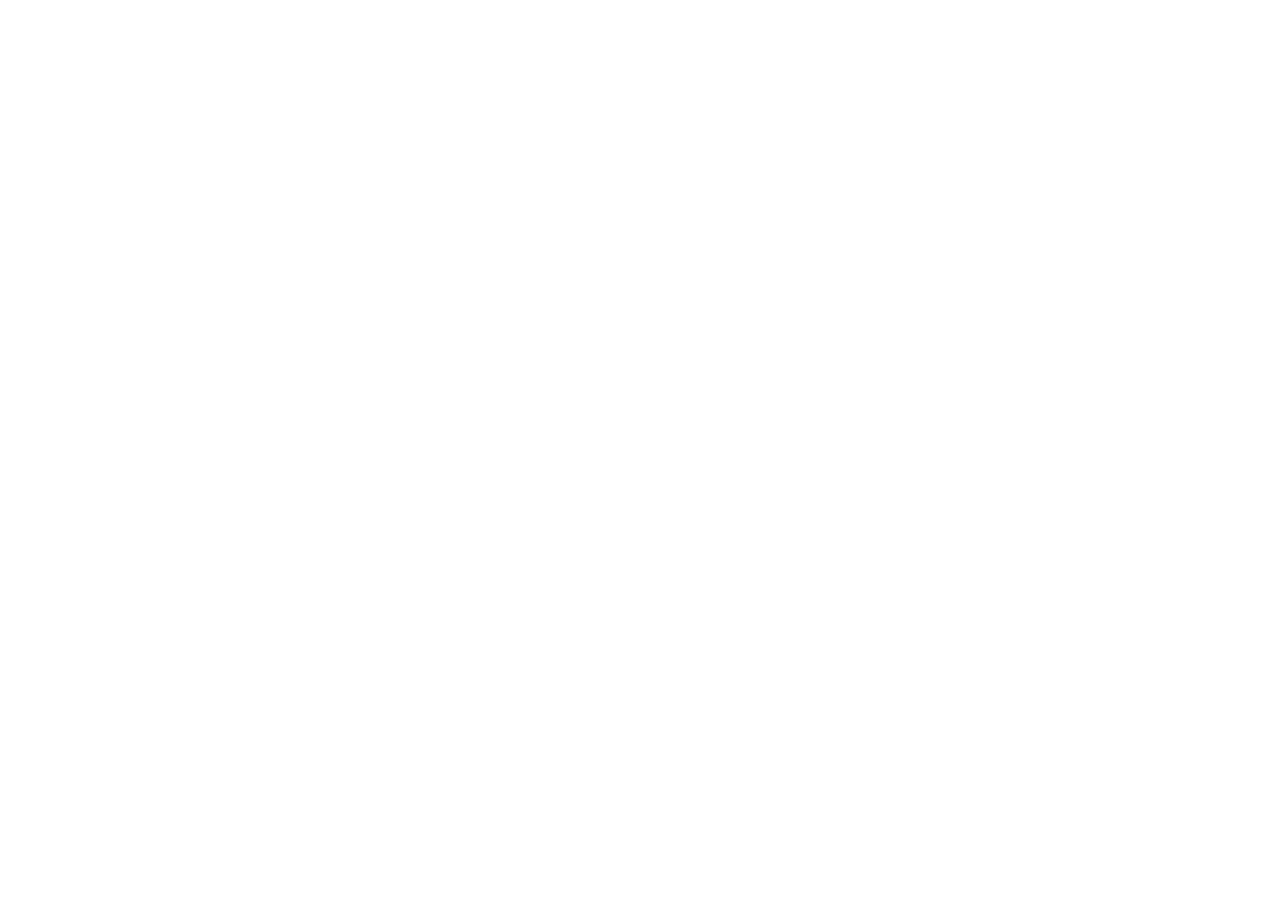
==== index.html @ f6269daa "Добавил первый файлы" ====
<!DOCTYPE html>
<html lang="ru">
<head>
    <meta charset="UTF-8">
    <meta name="viewport" content="width=device-width, initial-scale=1.0">
    <meta http-equiv="X-UA-Compatible" content="ie=edge">
    <title>Магазин строительного оборудования «Девайс»</title>
    <link rel="stylesheet" href="css/style.css">
</head>
<body>
    
</body>
</html>
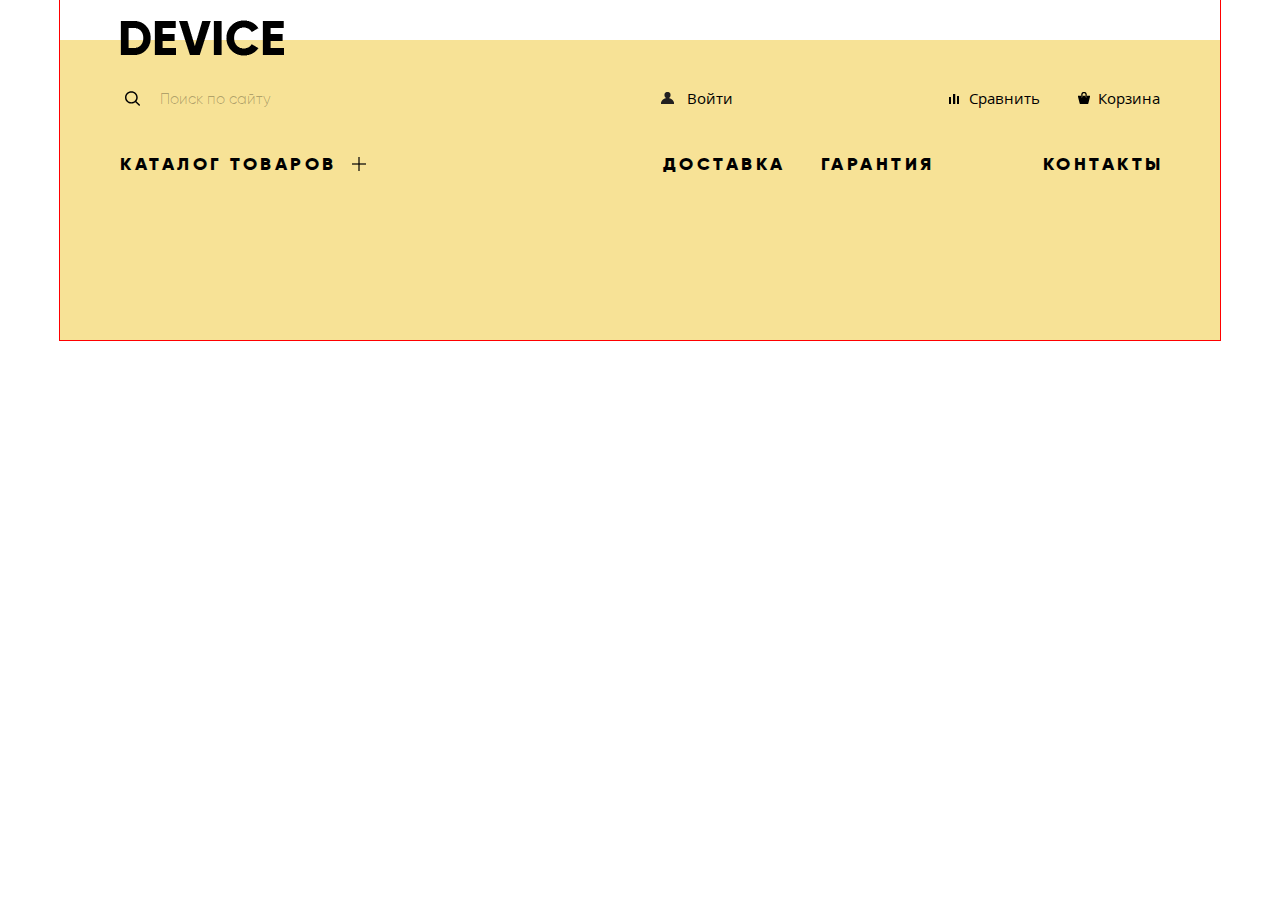
==== commit 4a8d254b: "Разметил и стилизовал header сайта" ====
--- a/index.html
+++ b/index.html
@@ -1,13 +1,52 @@
 <!DOCTYPE html>
 <html lang="ru">
 <head>
-    <meta charset="UTF-8">
-    <meta name="viewport" content="width=device-width, initial-scale=1.0">
-    <meta http-equiv="X-UA-Compatible" content="ie=edge">
-    <title>Магазин строительного оборудования «Девайс»</title>
-    <link rel="stylesheet" href="css/style.css">
+  <meta charset="UTF-8">
+  <meta name="viewport" content="width=device-width, initial-scale=1.0">
+  <meta http-equiv="X-UA-Compatible" content="ie=edge">
+  <title>Магазин строительного оборудования «Девайс»</title>
+  <link rel="stylesheet" href="normalize.css">
+  <link rel="stylesheet" href="css/style.css">
 </head>
 <body>
-    
+  <header class="page-header">
+    <a class="page-logo" href="#">
+      <img src="img/logo_black.png" alt="Логотип сайта «Девайс»" width="164" height="36">
+		</a>
+		<section class="user-block">
+			<h1 class="visually-hidden">Поиск и блок пользователя</h1>
+			<form action="#" class="user-block__form" method="get">
+				<input class="user-block__search-field" name="search" type="text" placeholder="Поиск по сайту">
+				<button class="user-block__search-button" type="submit">Найти</button>
+			</form>
+			<ul class="user-block__list">
+				<li><a href="#" class="user-block__item user-block__item--enter">Войти</a></li>
+			</ul>
+			<ul class="user-block__list">	
+				<li><a href="#" class="user-block__item user-block__item--compare">Сравнить</a></li>
+				<li><a href="#" class="user-block__item user-block__item--basket">Корзина</a></li>
+			</ul>
+		</section>
+		<nav class="main-nav">
+			<ul class="catalog-list">
+				<li>
+					<a href="#" class="catalog-list__link">Каталог товаров</a>
+					<ul class="catalog-list__items">
+						<li><a href="#" class="catalog-list__item">Виртуальная реальность</a></li>
+						<li><a href="#" class="catalog-list__item">Фитнесс-браслеты</a></li>
+						<li><a href="#" class="catalog-list__item">Квадрокоптеры</a></li>
+						<li><a href="#" class="catalog-list__item ">Моноподы для селфи</a></li>
+						<li><a href="#" class="catalog-list__item ">Умные часы</a></li>
+						<li><a href="#" class="catalog-list__item ">Экшн-камеры</a></li>
+					</ul>
+				</li>
+			</ul>
+			<ul class="info-list">
+				<li><a href="#" class="info-list__item">Доставка</a></li>
+				<li><a href="#" class="info-list__item">Гарантия</a></li>
+				<li><a href="#" class="info-list__item">Контакты</a></li>
+			</ul>
+		</nav>
+  </header>
 </body>
 </html>--- a/css/style.css
+++ b/css/style.css
@@ -0,0 +1,434 @@
+@font-face {
+		font-family: 'Gilroy';
+		src: url('../fonts/gilroyextrabold.woff') format("woff");
+		src: url('../fonts/gilroyextrabold.woff2') format("woff2");
+		font-style: normal;
+		font-weight: bold; 
+}
+
+@font-face {
+		font-family: 'Gilroy';
+		src: url('../fonts/gilroylight.woff') format("woff");
+		src: url('../fonts/gilroylight.woff2') format("woff2");
+		font-style: normal;
+		font-weight: normal; 
+}
+
+@font-face {
+		font-family: 'Open Sans';
+		src: url('../fonts/opensans.woff') format("woff");
+		src: url('../fonts/opensans.woff2') format("woff2");
+		font-style: normal;
+		font-weight: normal; 
+}
+
+@font-face {
+		font-family: 'Open Sans';
+		src: url('../fonts/opensanslight.woff') format("woff");
+		src: url('../fonts/opensanslight.woff2') format("woff2");
+		font-style: normal;
+		font-weight: 300; 
+}
+
+body {
+	margin: 0;
+	padding: 0;
+}
+
+.visually-hidden {
+	position: absolute;
+	overflow: hidden;
+	clip: rect(0 0 0 0);
+	height: 1px;
+	width: 1px;
+	margin: -1px;
+	padding: 0;
+	border: 0;
+}
+
+/* HEADER */
+
+.page-header {
+	position: relative;
+	z-index: 2;
+	width: 1040px;
+	height: 320px;
+	margin: 0 auto;
+	padding: 20px 60px 0 60px;
+	background: #f7e296;
+	outline: 1px solid red;
+}
+
+.page-header::before {
+	content: '';
+	position: absolute;
+	top: 0;
+	left: 0;
+	display: block;
+	width: 100%;
+	height: 40px;
+	background: #ffffff;
+	z-index: -1;
+}
+
+.page-logo {
+	display: inline-block;
+	vertical-align: top;
+}
+
+/* USER BLOCK */ 
+
+.user-block {
+	display: flex;
+	justify-content: space-between;
+	align-items: flex-end;
+}
+
+/* SEARCH FORM */
+
+
+ .user-block__form {
+		width: 450px;
+		margin-top: 15px;
+		display: flex;
+}
+
+.user-block__search-field {
+		width: 315px;
+		margin-top: 10px;
+		padding: 5px 10px 5px 40px;
+		font-family: "Gilroy", 'Tahoma', serif;
+		font-size: 15px;
+		background: transparent url("../img/search-icon.svg") no-repeat 5px 6px;
+		outline: none;
+		border: none;
+		border-bottom: 2px solid transparent;
+}
+
+.user-block__search-field:focus {
+		border-bottom-color: #000;
+}
+
+.user-block__search-field:focus + .user-block__search-button {
+		display: inline-block;
+}
+
+.user-block__search-button {
+		display: none;
+		padding: 0 27px;
+		background: transparent;
+		border: 2px solid #000;
+		font-family: 'Open Sans', 'Tahoma', serif;
+		font-size: 15px;
+		overflow: hidden;
+}
+
+.user-block__search-button:hover {
+		color: #fff;
+		background: #000;
+		cursor: pointer;
+		transition: .7s;
+}
+
+.user-block__search-button:active {
+		display: block;
+		color: rgba(0, 0, 0, 0.3);
+}
+
+::-webkit-input-placeholder
+{
+	color: rgba(0, 0, 0, 0.3);
+} 
+
+::-moz-placeholder {
+	color: rgba(0, 0, 0, 0.3);
+}
+
+:-ms-input-placeholder {
+	color: rgba(0, 0, 0, 0.3);
+}
+
+:hover::-webkit-input-placeholder
+{
+	color: rgba(0, 0, 0, 0.6);
+} 
+
+:hover::-moz-placeholder {
+	color: rgba(0, 0, 0, 0.6);
+}
+
+:hover:-ms-input-placeholder {
+	color: rgba(0, 0, 0, 0.6);
+}
+
+:focus::-webkit-input-placeholder {
+		color: transparent;
+} 
+
+:focus::-moz-placeholder {
+	color: transparent;
+}
+
+:focus:-ms-input-placeholder {
+	color: transparent;
+}
+
+
+/* ENTER */
+
+.user-block__list {
+	display: flex;
+	justify-content: space-between;
+	width: 211px;
+	margin: 0;
+	padding: 0;
+	font-family: "Open Sans";
+	font-size: 15px;
+	list-style: none;
+}
+
+.user-block__item {
+	display: inline-block;
+	padding: 0 0 7px 20px;
+	vertical-align: top;
+	text-decoration: none;
+	color: #000;
+}
+
+.user-block__item--enter {
+	padding-left: 33px;
+	background: url("../img/user.png") no-repeat 7px 4px;
+	
+}
+
+.user-block__item:hover {
+	opacity: 0.6;
+}
+
+.user-block__item:focus {
+	opacity: 0.3;
+}
+
+.user-block__item--compare {
+	background: url("../img/compare.png") no-repeat 0 6px;
+}
+
+.user-block__item--basket {
+	background: url("../img/basket.png") no-repeat 0 4px;
+} 
+
+/* NAVIGATION */
+
+.main-nav {
+	display: flex;
+	justify-content: space-between;
+	width: 100%;
+	margin-top: 38px;
+}
+
+.catalog-list,
+.info-list {
+	display: flex;
+	margin: 0;
+	padding: 0;
+	font-family: 'Gilroy', 'Tahoma', serif;
+	list-style: none;
+}
+
+.catalog-list li {
+	position: relative;
+}
+
+.catalog-list__link,
+.info-list__item {
+	position: relative;
+	display: inline-block;
+	padding-right: 30px;
+	font-size: 18px;
+	font-weight: bold;
+	text-decoration: none;
+	text-transform: uppercase;
+	color: #000;
+	letter-spacing: 3.5px;
+}
+
+.catalog-list__link:hover,
+.info-list__item:hover {
+	opacity: 0.6;
+}
+
+.catalog-list__link:active,
+.info-list__item:active {
+	opacity: 0.3;
+}
+
+.catalog-list__link::before {
+	content: '';
+	position: absolute;
+	right: 7px;
+	top: 4px;
+	width: 2px;
+	height: 14px;
+	background: rgba(0, 0, 0, 0.6);
+}
+
+.catalog-list__link::after {
+	content: '';
+	position: absolute;
+	right: 1px;
+	top: 10px;
+	width: 14px;
+	height: 2px;
+	background: rgba(0, 0, 0, 0.6);
+}
+
+.info-list__item {
+	padding-right: 0;
+}
+
+.info-list li:nth-child(2) {
+	margin-right: 108px;
+	margin-left: 35px;
+}
+
+.info-list li:last-child {
+	margin-right: -3.5px;
+}
+
+.catalog-list__link:hover + .catalog-list__items {
+	visibility: visible;
+}
+
+.catalog-list__items:hover {
+	visibility: visible;
+}
+
+.catalog-list__items {
+	visibility: hidden;
+	display: flex;
+	flex-wrap: wrap;	
+	position: absolute;
+	width: 1040px;
+	margin: 0;
+	padding: 20px 0 20px 0;
+	background: #f7e296;
+	font-family: 'Open Sans', 'Arial', serif;
+	list-style: none;
+}
+
+.catalog-list__item {
+	display: inline-block;
+	padding: 10px 0 10px 0;
+	margin-left: 50px;
+	font-size: 15px;
+	text-decoration: none;
+	color: #464646;
+}
+
+.catalog-list__item:hover {
+	opacity: 0.6;
+}
+
+.catalog-list__item:focus {
+	opacity: 0.3;
+}
+
+.catalog-list__items li:first-child a,
+.catalog-list__items li:nth-child(4) a,
+.catalog-list__items li:last-child a {
+	margin-left: 0;
+}
+
+.catalog-list__items li:nth-child(3) {
+	width: 55%;
+}
+
+.catalog-list__items li:nth-child(5) {
+	margin-left: 27px;
+	width: 75%;
+}
+
+/* .navigation-list__link:hover + .navigation-list__underlist {
+	visibility: visible;
+}
+
+.navigation-list li:first-child {
+	position: relative;
+} */
+/* 
+.navigation-list__underlist {
+	position: absolute;
+	display: flex;
+	flex-wrap: wrap;
+	width: 500px;
+	outline: 1px solid green;
+	visibility: visible;
+	outline: 1px solid red;
+	margin: 0;
+	padding: 0;
+	list-style: none;
+}
+
+.navigation-list__item {
+	display: block;
+	font-family: 'Open Sans', 'Tahoma', serif;
+	font-size: 15px;
+	font-weight: 300;
+	text-decoration: none;
+	color: #000000;
+	outline: 1px solid red;
+} */
+
+
+
+/* .navigation-list__underlist li:first-child {
+
+}
+
+.navigation-list__underlist li:last-child {
+
+}
+
+.navigation-list__underlist:hover {
+	visibility: visible;
+} */
+
+
+.navigation-list__item:hover {
+	opacity: 0.6;
+}
+
+.navigation-list__item:active {
+	opacity: 0.3;
+}
+
+
+
+
+/* .button {
+		position: relative;
+		display: inline-block;
+		text-decoration: none;
+		padding: 5px 10px 5px 10px;
+		text-transform: uppercase;
+		color: #000000;
+		z-index: 5;
+}
+
+
+.button::before {
+		position: absolute;
+		content: '';
+		width: 100%;
+		z-index: -1;
+		height: 20%;
+		top: 40%;
+		left: 0;
+		background: #f0c52e;
+}
+
+.button:hover::before {
+		transition: ease-in-out .4s;
+		top: 0;
+		height: 100%;
+} */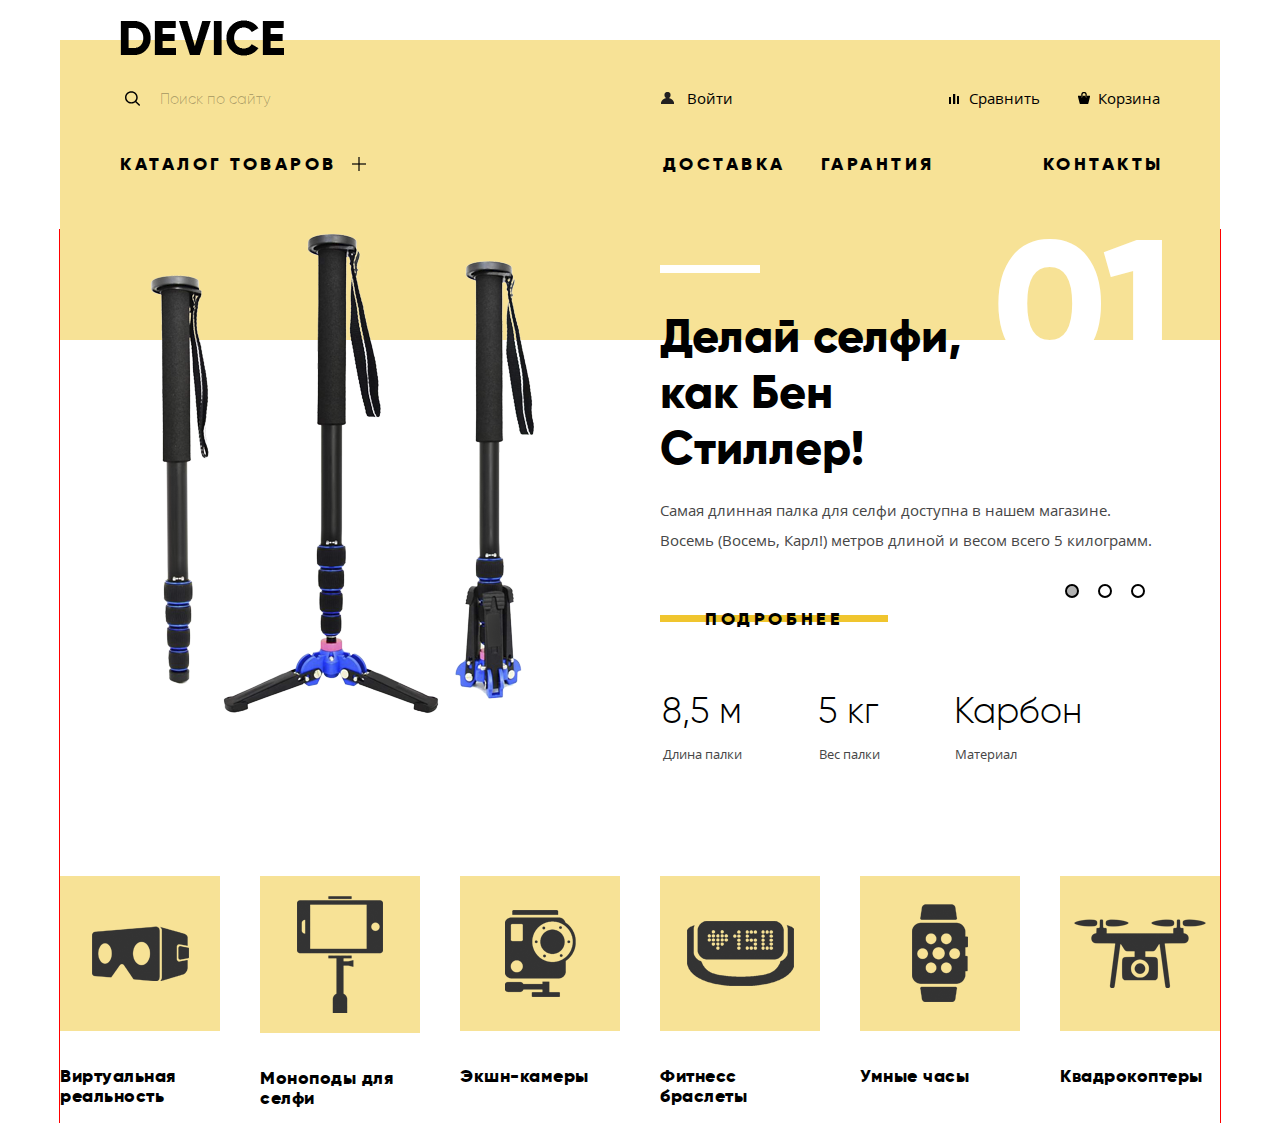
==== commit 8d7fd39d: "Сделал слайдер, и список товаров" ====
--- a/index.html
+++ b/index.html
@@ -47,6 +47,115 @@
 				<li><a href="#" class="info-list__item">Контакты</a></li>
 			</ul>
 		</nav>
-  </header>
+	</header>
+	<main class="main-content">
+		<section class="slider">
+			<h1 class="visually-hidden">Слайдер</h1>
+			<div class="slider-controls">
+				<span class="slider__control" onclick="currentSlide(1)"></span>
+				<span class="slider__control" onclick="currentSlide(2)"></span>
+				<span class="slider__control" onclick="currentSlide(3)"></span>
+			</div>
+			<div class="slide slide-1">
+					<img src="img/slider-1.png" alt="Селфи-палки" class="slider__image" width="384" height="486">
+					<div class="slider__content">
+						<span class="slider__number">01</span>
+						<h1 class="slider__title">Делай селфи, как Бен Стиллер!</h1>
+						<p class="slider__descr">Самая длинная палка для селфи доступна в нашем магазине.
+							Восемь (Восемь, Карл!) метров длиной и весом всего 5 килограмм.</p>
+						<a href="#" class="slider__btn btn">Подробнее</a>	
+						<table class="slider__info">
+							<tr>
+								<th class="slider__heading">8,5 м</th>
+								<th class="slider__heading">5 кг</th>
+								<th class="slider__heading">Карбон</th>
+							</tr>
+							<tr>
+								<td>Длина палки</td>
+								<td>Вес палки</td>
+								<td>Материал</td>
+							</tr>
+						</table>
+					</div>	
+			</div>
+			<div class="slide slide-2">
+						<img src="img/slider-2.png" alt="Умные часы" class="slider__image" width="345" height="485">
+						<div class="slider__content">
+							<span class="slider__number">02</span>
+							<h1 class="slider__title">Худеем правильно!</h1>
+							<p class="slider__descr">Мотивирующие фитнесc-браслеты помогут найти в себе силы не пропускать занятия и соблюдать диету.</p>
+							<a href="#" class="slider__btn btn">Подробнее</a>	
+							<table class="slider__info">
+								<tr>
+									<th class="slider__heading">48 часов</th>
+								</tr>
+								<tr>
+									<td>Без подзарядки</td>
+								</tr>
+							</table>
+						</div>
+			</div>
+			<div class="slide slide-3">
+							<img src="img/slider-3.png" alt="Квадрокоптер" class="slider__image slider__image--three" width="526" height="334">
+							<div class="slider__content slider__content--margin">
+								<span class="slider__number">03</span>
+								<h1 class="slider__title slider__title--three">Порхает как бабочка, жалит как пчела!</h1>
+								<p class="slider__descr">Этот обычный, на первый взгляд, квадрокоптер оснащен
+										мощным лазером, замаскированным под стандартную камеру.</p>
+								<a href="#" class="slider__btn btn">Подробнее</a>	
+								<table class="slider__info">
+									<tr>
+										<th class="slider__heading">800 м</th>
+										<th class="slider__heading">50 м</th>
+									</tr>
+									<tr>
+										<td>Дальность полета</td>
+										<td>Радиус поражения</td>
+									</tr>
+								</table>
+							</div>
+			</div>
+		</section>
+		<section class="product">
+			<h1 class="visually-hidden">Каталог товаров</h1>
+			<div class="product__item">
+				<a href="#" class="product__image">
+					<img src="img/shop-1.png" alt="Виртуальная реальность" width="97" height="55">
+				</a>
+				<h2 class="product__title">Виртуальная реальность</h2>
+			</div>
+			<div class="product__item">
+					<a href="#" class="product__image product__image--monopods">
+						<img src="img/shop-2.png" alt="Моноподы для селфи" width="86" height="117">
+					</a>
+					<h2 class="product__title">Моноподы для селфи</h2>
+			</div>
+			<div class="product__item">
+					<a href="#" class="product__image product__image--camera">
+						<img src="img/shop-3.png" alt="Экшн-камеры" width="71" height="87">
+					</a>
+					<h2 class="product__title">Экшн-камеры</h2>
+			</div>
+			<div class="product__item">
+					<a href="#" class="product__image product__image--fitness">
+						<img src="img/shop-4.png" alt="Фитнесс браслеты" width="107" height="65">
+					</a>
+					<h2 class="product__title">Фитнесс браслеты</h2>
+			</div>
+			<div class="product__item">
+					<a href="#" class="product__image product__image--watch">
+						<img src="img/shop-5.png" alt="Умные часы" width="56" height="98">
+					</a>
+					<h2 class="product__title">Умные часы</h2>
+			</div>
+			<div class="product__item">
+					<a href="#" class="product__image product__image--kvadro">
+						<img src="img/shop-6.png" alt="Квадрокоптеры" width="132" height="69">
+					</a>
+					<h2 class="product__title">Квадрокоптеры</h2>
+			</div>
+		</section>
+	</main>
+	<script src="js/scripts.js"></script>
 </body>
 </html>--- a/css/style.css
+++ b/css/style.css
@@ -50,13 +50,19 @@
 
 .page-header {
 	position: relative;
-	z-index: 2;
 	width: 1040px;
-	height: 320px;
 	margin: 0 auto;
 	padding: 20px 60px 0 60px;
 	background: #f7e296;
-	outline: 1px solid red;
+}
+
+.page-header::after {
+	content: '';
+	position: absolute;
+	width: 100%;
+	left: 0;
+	height: 165px;
+	background: inherit;
 }
 
 .page-header::before {
@@ -68,10 +74,12 @@
 	width: 100%;
 	height: 40px;
 	background: #ffffff;
-	z-index: -1;
+	z-index: 1;
 }
 
 .page-logo {
+	position: relative;
+	z-index: 2;
 	display: inline-block;
 	vertical-align: top;
 }
@@ -239,6 +247,7 @@
 	position: relative;
 }
 
+
 .catalog-list__link,
 .info-list__item {
 	position: relative;
@@ -305,12 +314,13 @@
 
 .catalog-list__items {
 	visibility: hidden;
+	z-index: 10;
 	display: flex;
 	flex-wrap: wrap;	
 	position: absolute;
-	width: 1040px;
+	width: 1050px;
 	margin: 0;
-	padding: 20px 0 20px 0;
+	padding: 20px 0 25px 0;
 	background: #f7e296;
 	font-family: 'Open Sans', 'Arial', serif;
 	list-style: none;
@@ -348,87 +358,227 @@
 	width: 75%;
 }
 
-/* .navigation-list__link:hover + .navigation-list__underlist {
-	visibility: visible;
-}
-
-.navigation-list li:first-child {
-	position: relative;
-} */
-/* 
-.navigation-list__underlist {
-	position: absolute;
-	display: flex;
-	flex-wrap: wrap;
+/* MAIN CONTENT */
+
+.main-content {
+	width: 1040px;
+	margin: 0 auto;
+	padding: 0 60px 0 60px;
+	outline: 1px solid red;
+}
+
+/* SLIDER */
+
+.slider {
+	position: relative;
+	margin-top: 55px;
+
+}
+
+.slide-2 {
+	display: block;
+}
+
+.slider-controls {
+	position: absolute;
+	right: 0;
+	top: 66%;
+	z-index: 10;
+}
+
+.slider__control {
+	display: inline-block;
+	width: 10px;
+	height: 10px;
+	border-radius: 50%;
+	margin-right: 15px;
+	border: 2px solid black;
+	cursor: pointer;
+}
+
+.slider__control:hover {
+	background: rgba(0, 0, 0, 0.3);
+}
+
+.active {
+	background: rgba(0, 0, 0, 0.3);
+}
+
+.slide {
+	position: relative;
+	display: flex;
+	justify-content: space-between;
+	animation-name: fade;
+	animation-duration: 0.5s;
+}
+
+@keyframes fade {
+	from {opacity: .6}
+	to {opacity: 1}
+}
+
+
+.slide::before {
+	content: '';
+	right: 400px;
+	top: 35px;
+	position: absolute;
+	width: 100px;
+	height: 8px;
+	background: #ffffff;
+}
+
+.slider__image {
+	margin-left: 30px;
+}
+
+.slider__image--three {
+	margin: 50px 0 0 0;
+}
+
+.slider__content {
 	width: 500px;
-	outline: 1px solid green;
-	visibility: visible;
-	outline: 1px solid red;
-	margin: 0;
-	padding: 0;
-	list-style: none;
-}
-
-.navigation-list__item {
+}
+
+.slider__content--margin {
+	margin-bottom: 5px;
+}
+
+.slider__number {
+	position: absolute;
+	right: -15px;
+	top: -35px;
+	font-family: 'Gilroy', 'Tahoma', serif;
+	font-size: 180px;
+	font-weight: bold;
+	color: #ffffff;
+	z-index: 0;
+}
+
+.slider__title {
+	width: 390px;
+	margin: 78px 0 19px 0;
+	font-family: 'Gilroy', 'Tahoma', serif;
+	font-size: 47px;
+	line-height: 56px;
+	word-spacing: 1.1px;
+}
+
+.slider__title--three {
+	width: 500px;
+	z-index: 2;
+	position: relative;
+}
+
+.slider__descr {
+	margin-bottom: 48px;
+	font-family: 'Open Sans', 'Arial', serif;
+	font-size: 15px;
+	line-height: 30px;
+	color: #464646;
+}
+
+.slider__heading {
+	padding: 0 74px 10px 0;
+	font-family: 'Gilroy', 'Tahoma', 'Arial'; 
+	font-size: 36px;
+	font-weight: normal;
+}
+
+.slider__info td {
+	font-family: 'Open Sans', 'Arial', serif;
+	font-size: 13px;
+	color: #464646;
+}
+
+.slider__btn {
+	margin-bottom: 53px;
+}
+
+.btn {
+	position: relative;
+	display: inline-block;
+	padding: 5px 45px 5px 45px;
+	font-family: 'Gilroy', 'Tahoma', serif;
+	font-size: 18px;
+	font-weight: bold;
+	text-decoration: none;
+	text-transform: uppercase;
+	letter-spacing: 0.2em;
+	color: #000000;
+	z-index: 5;
+}
+
+.btn::before {
+	position: absolute;
+	content: '';
+	width: 100%;
+	z-index: -1;
+	height: 23%;
+	top: 37%;
+	left: 0;
+	background: #f0c52e;
+}
+
+.btn:hover::before {
+	transition: ease-in-out .4s;
+	top: 0;
+	height: 100%;
+}
+
+/* PRODUCTS */
+
+.product {
+	display: flex;
+	justify-content: space-between;
+	margin: 110px -60px 0 -60px;
+}
+
+.product__item {
+	width: 160px;
+}
+
+.product__image {
 	display: block;
-	font-family: 'Open Sans', 'Tahoma', serif;
-	font-size: 15px;
-	font-weight: 300;
-	text-decoration: none;
-	color: #000000;
-	outline: 1px solid red;
-} */
-
-
-
-/* .navigation-list__underlist li:first-child {
-
-}
-
-.navigation-list__underlist li:last-child {
-
-}
-
-.navigation-list__underlist:hover {
-	visibility: visible;
-} */
-
-
-.navigation-list__item:hover {
-	opacity: 0.6;
-}
-
-.navigation-list__item:active {
-	opacity: 0.3;
-}
-
-
-
-
-/* .button {
-		position: relative;
-		display: inline-block;
-		text-decoration: none;
-		padding: 5px 10px 5px 10px;
-		text-transform: uppercase;
-		color: #000000;
-		z-index: 5;
-}
-
-
-.button::before {
-		position: absolute;
-		content: '';
-		width: 100%;
-		z-index: -1;
-		height: 20%;
-		top: 40%;
-		left: 0;
-		background: #f0c52e;
-}
-
-.button:hover::before {
-		transition: ease-in-out .4s;
-		top: 0;
-		height: 100%;
-} */+	width: 160px;
+	padding: 50px 0 50px;
+	margin-bottom: 35px;
+	background: #f7e296;
+}
+
+.product__image:hover {
+	background: #f0c52e;
+	transition: 0.5s;
+}
+
+.product__image--monopods {
+	padding: 20px 0;
+}
+
+.product__image--camera {
+	padding: 34px 0; 
+}
+
+.product__image--fitness {
+	padding: 45px 0;
+}
+
+.product__image--watch {
+	padding: 28px 0 29px 0;
+}
+
+.product__image--kvadro {
+	padding: 43px 0;
+}
+
+.product__image img {
+	display: block;
+	margin: 0 auto;
+}
+
+.product__title {
+	font-family: 'Gilroy', 'Tahoma', serif;
+	font-size: 18px;
+	line-height: 20px;
+	letter-spacing: 0.5px;
+}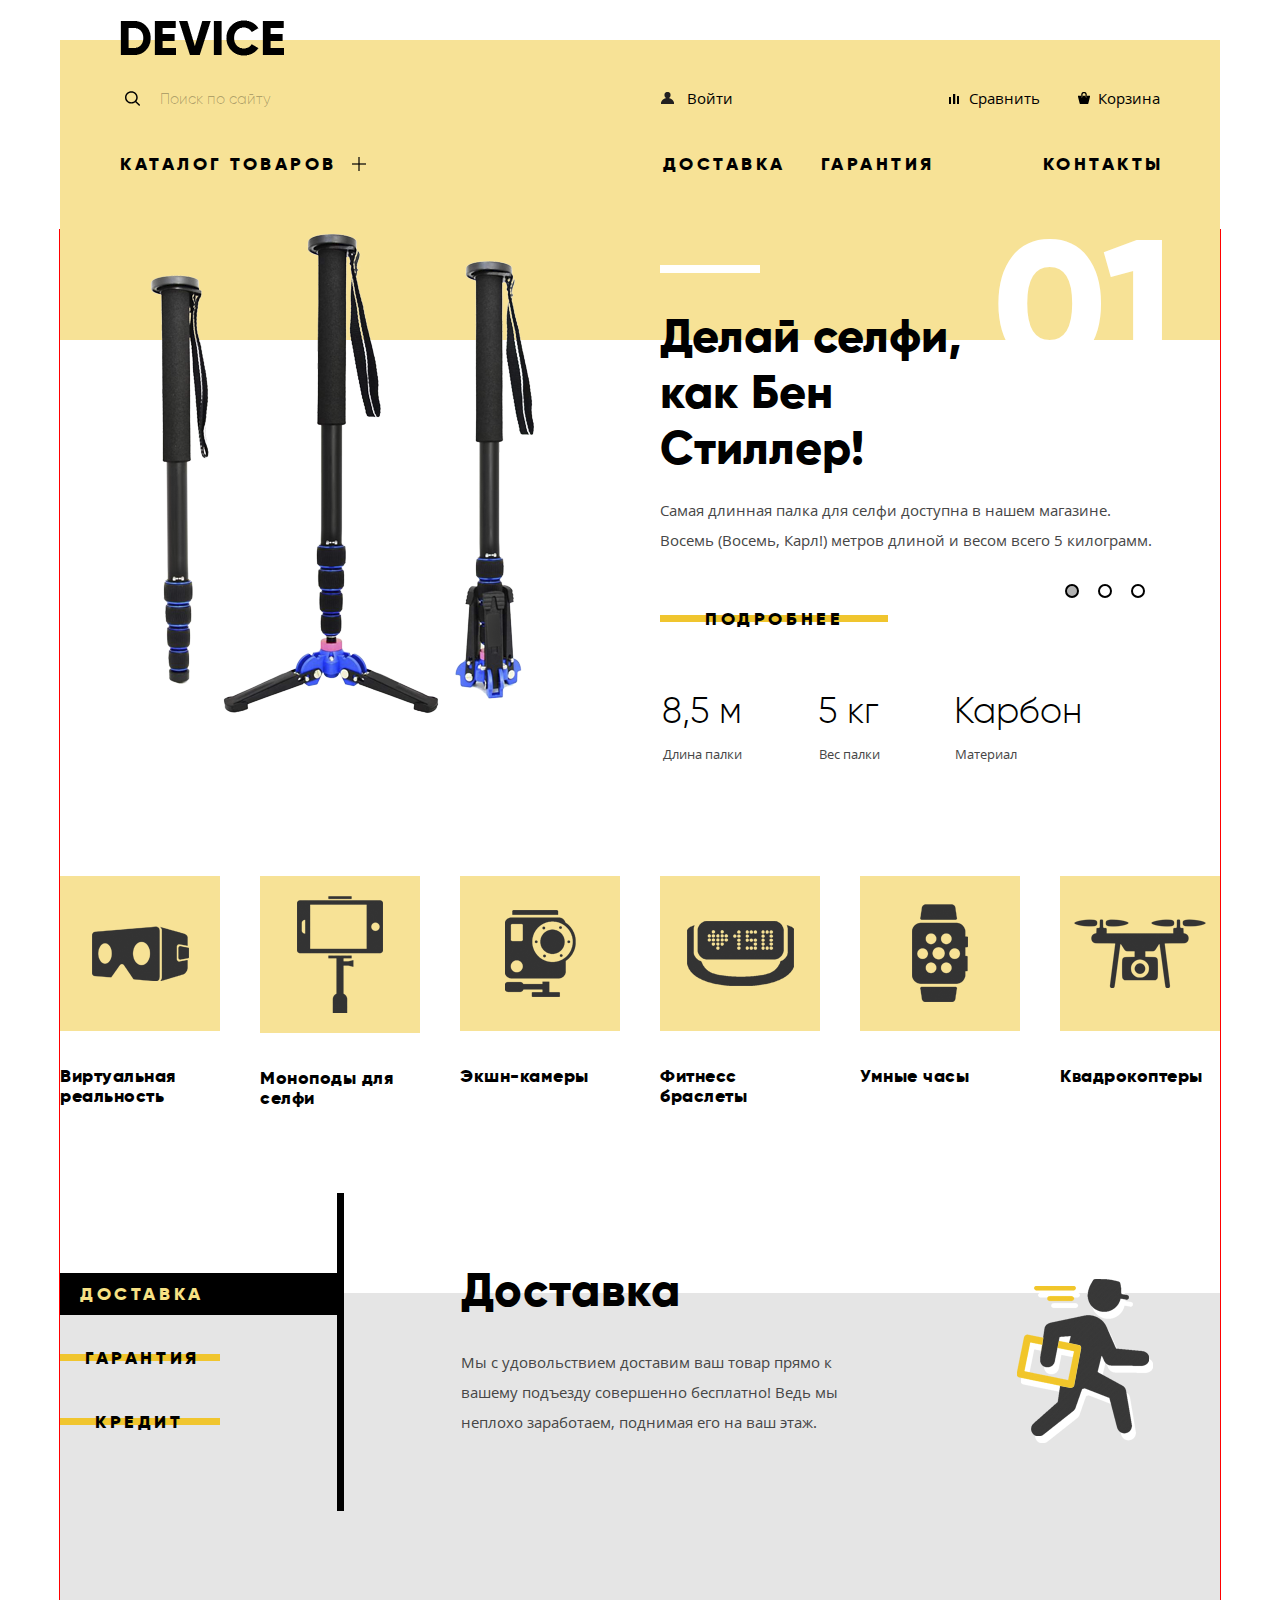
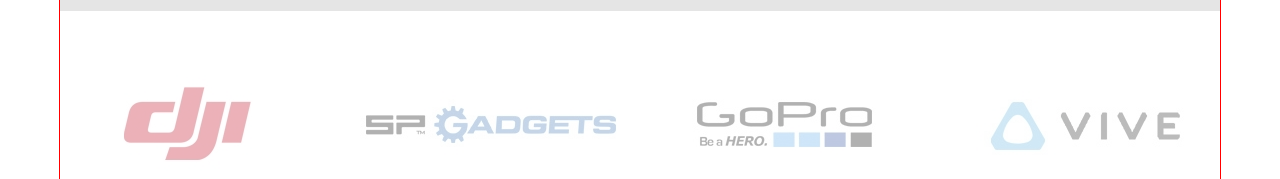
==== commit afacdc06: "Добавил функциональности слайдеру, оформил блок услуг и партнеров" ====
--- a/index.html
+++ b/index.html
@@ -47,14 +47,14 @@
 				<li><a href="#" class="info-list__item">Контакты</a></li>
 			</ul>
 		</nav>
-	</header>
+  </header>
 	<main class="main-content">
 		<section class="slider">
 			<h1 class="visually-hidden">Слайдер</h1>
 			<div class="slider-controls">
-				<span class="slider__control" onclick="currentSlide(1)"></span>
-				<span class="slider__control" onclick="currentSlide(2)"></span>
-				<span class="slider__control" onclick="currentSlide(3)"></span>
+				<span class="slider__control" onclick="showSlides(0)"></span>
+				<span class="slider__control" onclick="showSlides(1)"></span>
+				<span class="slider__control" onclick="showSlides(2)"></span>
 			</div>
 			<div class="slide slide-1">
 					<img src="img/slider-1.png" alt="Селфи-палки" class="slider__image" width="384" height="486">
@@ -155,6 +155,43 @@
 					<h2 class="product__title">Квадрокоптеры</h2>
 			</div>
 		</section>
+		<section class="advantages">
+			<h1 class="visually-hidden">Преимущества</h1>
+			<ul class="advantages__list">
+				<li class="advantages__item btn" onclick="showAdvantages(0)">Доставка</li>
+				<li class="advantages__item btn" onclick="showAdvantages(1)">Гарантия</li>
+				<li class="advantages__item btn" onclick="showAdvantages(2)">Кредит</li>
+			</ul>
+			<div class="advantages__wrapper">
+				<section class="advantages__info">
+					<h3 class="advantages__title">Доставка</h3>
+					<p class="advantages__descr">Мы с удовольствием доставим ваш товар прямо к вашему подъезду совершенно бесплатно! Ведь мы неплохо заработаем, поднимая его на ваш этаж.</p>
+				</section>
+				<section class="advantages__info">
+					<h3 class="advantages__title">Гарантия</h3>
+					<p class="advantages__descr">Если из-за возгарания купленного у нас товара у вас сгорит дом — не переживайте, мы выдадим вам новый. Товар, не дом, конечно же.</p>
+				</section>
+				<section class="advantages__info">
+					<h3 class="advantages__title">Кредит</h3>
+					<p class="advantages__descr">Залезть в долговую яму стало проще! Кредитные консультанты подберут для вас наиболее выгодные условия кредита. Выгодные для нашего банка, разумеется.</p>
+				</section>
+			</div>
+		</section>
+		<section class="partners">
+			<h1 class="visually-hidden">Наши партнеры</h1>
+			<a href="#" class="partners__link">
+				<img src="img/logo-1.jpg" alt="ДеДжеАй" width="260" height="100"> 
+			</a>
+			<a href="#" class="partners__link">
+				<img src="img/logo-2.jpg" alt="ЭсПеГаджетс" width="260" height="100">
+			</a>
+			<a href="#" class="partners__link">
+				<img src="img/logo-3.jpg" alt="ГоуПро" width="260" height="100">
+			</a>
+			<a href="#" class="partners__link">
+				<img src="img/logo-4.jpg" alt="Вайв" width="260" height="100">
+			</a>
+		</section>
 	</main>
 	<script src="js/scripts.js"></script>
 </body>
--- a/css/style.css
+++ b/css/style.css
@@ -581,4 +581,133 @@
 	font-size: 18px;
 	line-height: 20px;
 	letter-spacing: 0.5px;
+}
+
+/* ADVANTAGES */
+
+.advantages {
+	position: relative;
+	display: flex;
+	margin: 70px -60px 0 -60px;
+	font-family: 'Gilroy', 'Tahoma', serif;
+}
+
+.advantages::before {
+	content: '';
+	position: absolute;
+	top: 100px;
+	width: 100%;
+	height: 100%;
+	background: #e5e5e5;
+	z-index: -1;
+}
+
+.advantages__list {
+	position: relative;
+	width: 376px;
+	margin: 0;
+	padding: 80px 0 46px 0;
+	list-style: none;
+}
+
+.advantages__list::after {
+	content: '';
+	position: absolute;
+	right: 0;
+	top: 0;
+	width: 7px;
+	height: 100%;
+	background: #000000;
+}
+
+.advantages__item {
+	display: block;
+	width: 160px;
+	box-sizing: border-box;
+	margin: 0 0 22px 0;
+	padding: 10px 0 10px 0;
+}
+
+.advantages__item:first-child {
+	padding-left: 20px;
+}
+
+.advantages__item:nth-child(2) {
+	padding-left: 25px;
+}
+
+.advantages__item:last-child {
+	padding-left: 35px;
+}
+
+.advantages__item::before {
+	top: 17px;
+	height: 7px;
+}
+
+.advantages__item:hover {
+	cursor: pointer;
+}
+
+.choosed {
+	width: 100%;
+	background: #000000;
+	color: #f7e184;
+}
+
+.choosed::before {
+	display: none;
+}
+
+
+.advantages__wrapper {
+	width: 100%;
+}
+
+.advantages__info {
+	padding-left: 117px;
+	padding-bottom: 10px;
+}
+
+.advantages__info:first-child {
+	background: url('../img/up-delivery.png') no-repeat 91% 18px;
+}
+
+.advantages__info:nth-child(2) {
+	background: url('../img/up-garanty.png') no-repeat 91% 0;
+}
+
+.advantages__info:last-child {
+	background: url('../img/up-credit.png') no-repeat 91% 4px;
+}
+
+.advantages__title {
+	margin: 68px 0 28px 0;
+	font-size: 47px;
+	letter-spacing: 1px;
+}
+
+.advantages__descr {
+	width: 430px;
+	font-family: 'Open Sans', 'Arial', serif;
+	font-size: 15px;
+	line-height: 30px;
+	color: #464646;
+}
+
+/* PARTNERS */
+
+.partners {
+	display: flex;
+	justify-content: space-between;
+	margin: 164px -60px 0 -60px;
+}
+
+.partners__link {
+	opacity: 0.3;
+}
+
+.partners__link:hover {
+	opacity: 1;
+	transition: .5s;
 }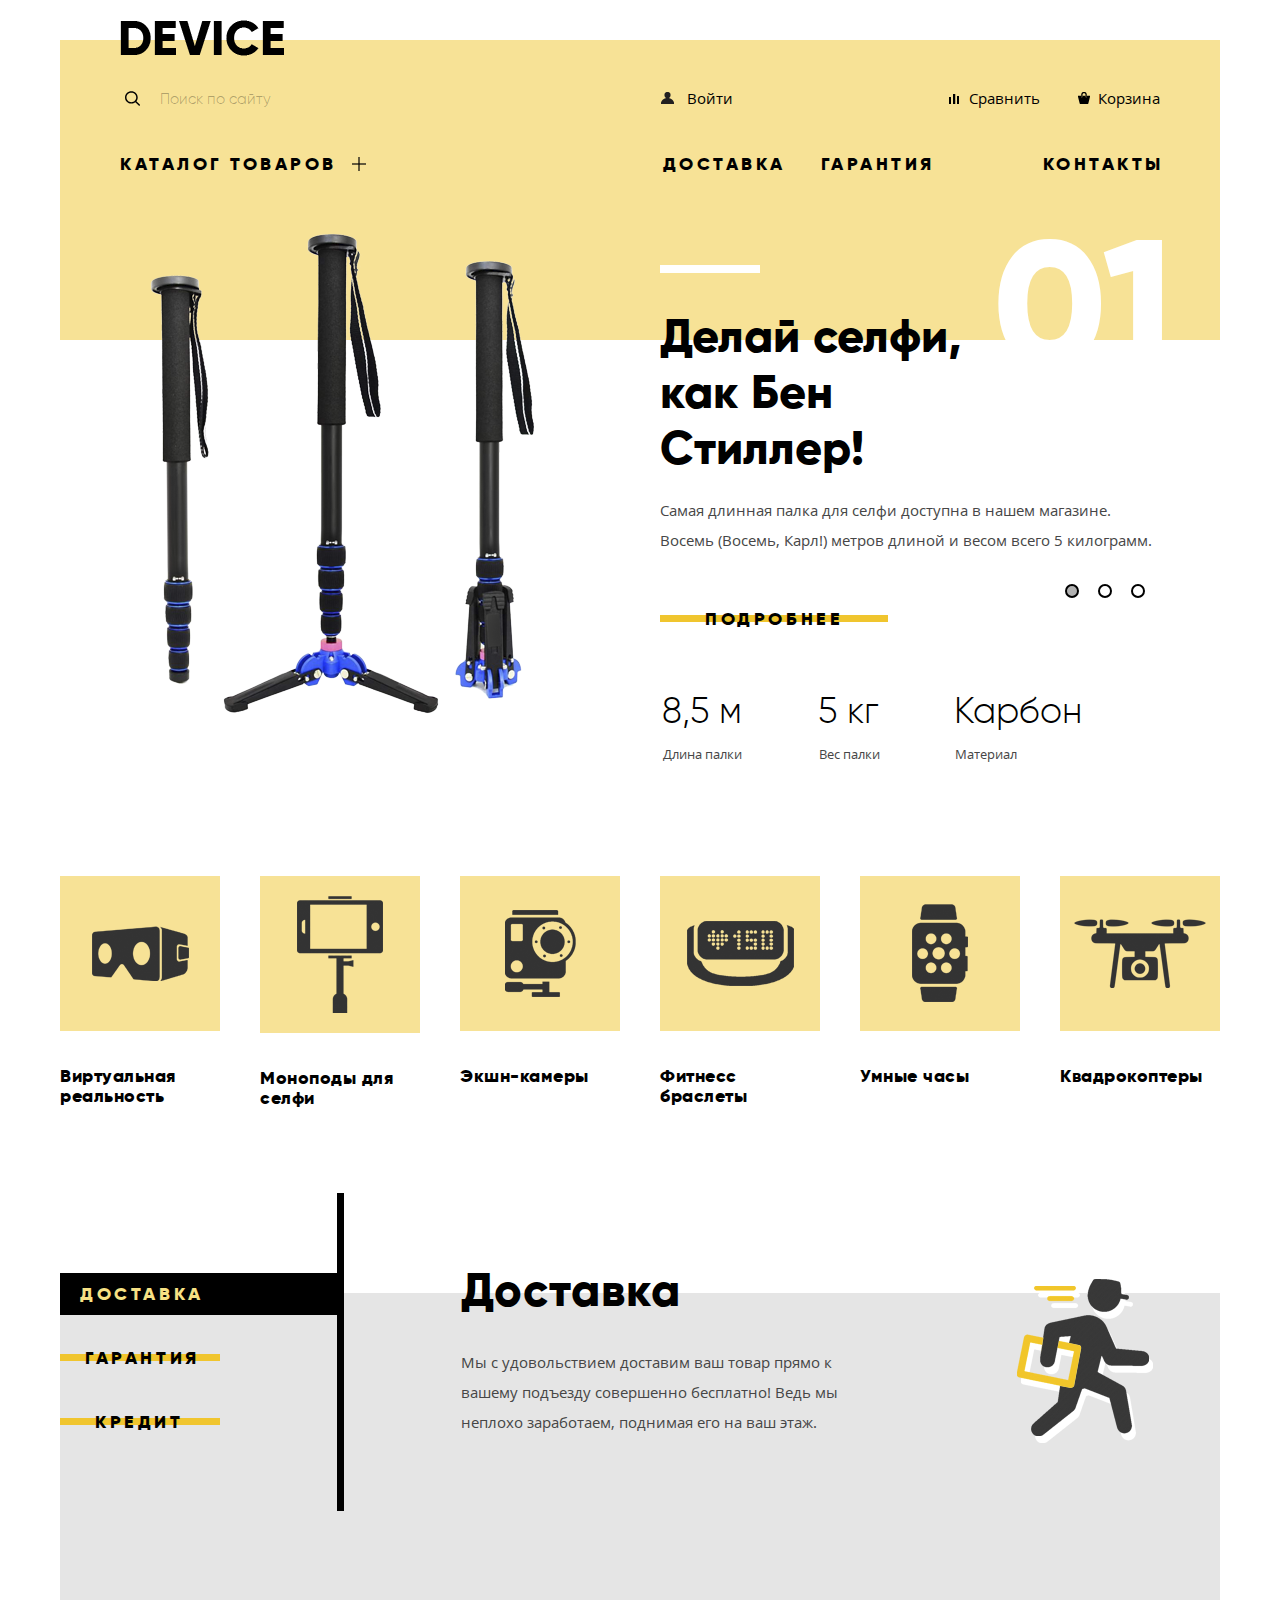
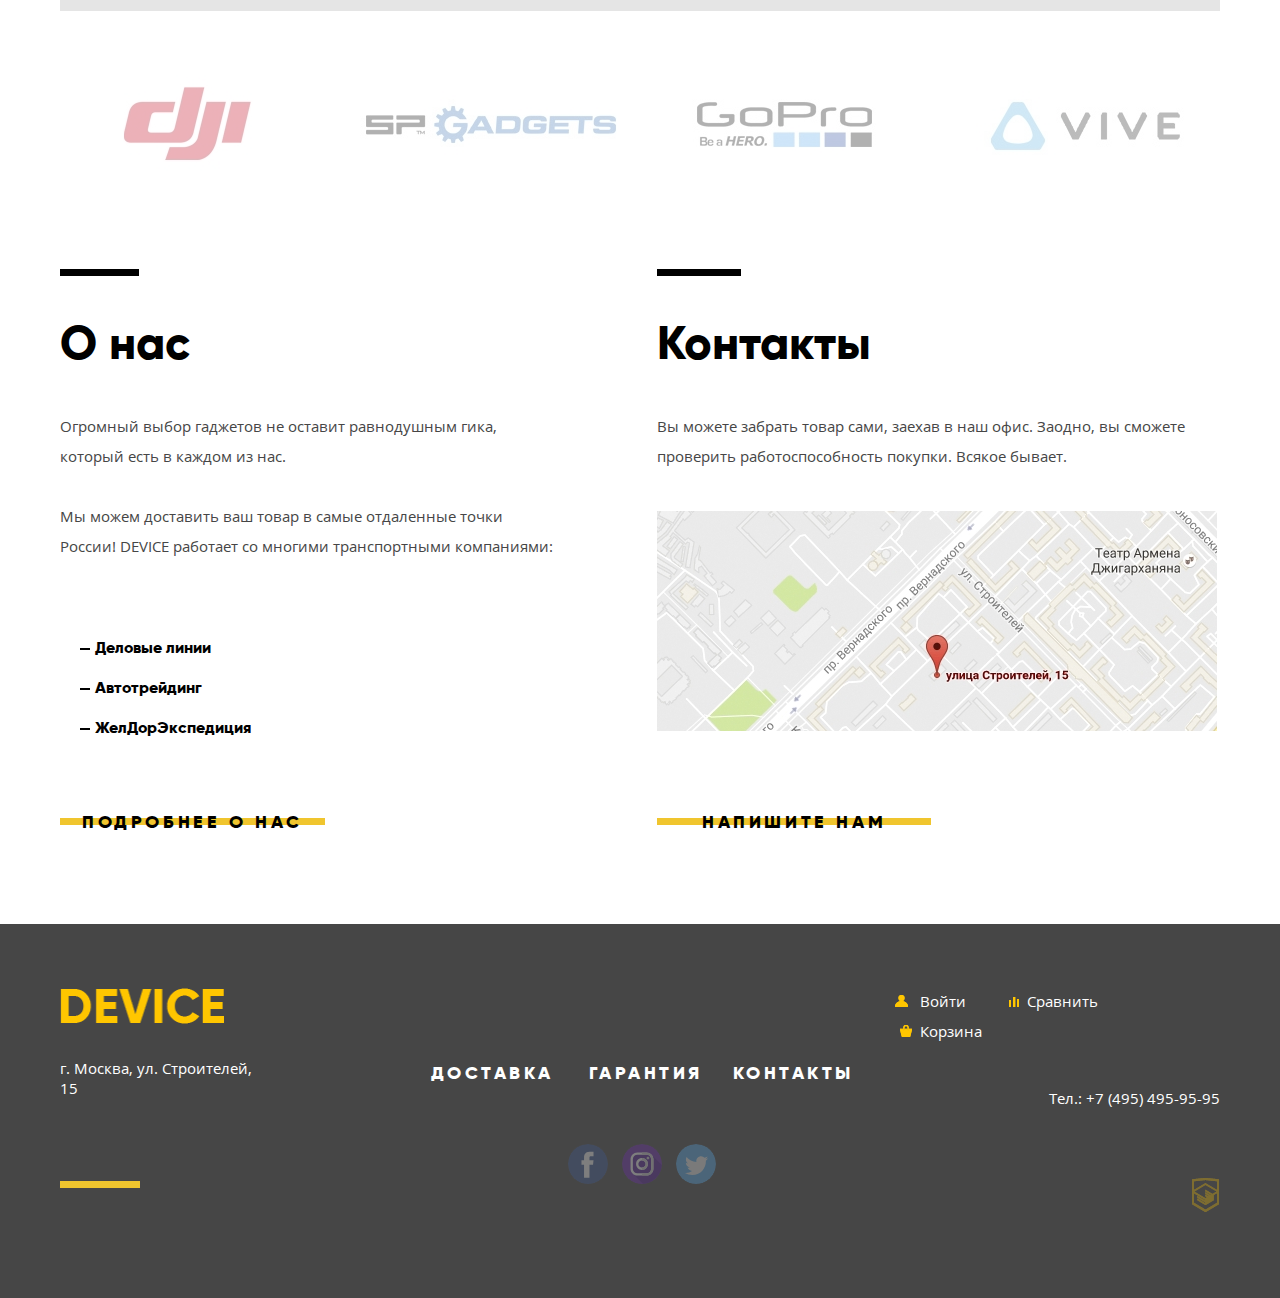
==== commit 7d72651a: "Доделал блок контактной информации и футер" ====
--- a/index.html
+++ b/index.html
@@ -192,7 +192,59 @@
 				<img src="img/logo-4.jpg" alt="Вайв" width="260" height="100">
 			</a>
 		</section>
+		<div class="info">
+			<section class="about-us">
+				<h2 class="about-us__title">О нас</h2>
+				<p class="about-us__descr">Огромный выбор гаджетов не оставит равнодушным гика, который есть в каждом из нас.</p>
+				<p class="about-us__descr about-us__descr--margin">Мы можем доставить ваш товар в самые отдаленные точки России! DEVICE работает со многими транспортными компаниями:</p>
+				<ul class="about-us__list">
+					<li class="about-us__item">Деловые линии</li>
+					<li class="about-us__item">Автотрейдинг</li>
+					<li class="about-us__item">ЖелДорЭкспедиция</li>
+				</ul>
+				<a href="#" class="about-us__btn btn">Подробнее о нас</a>
+			</section>	
+			<section class="contacts">
+				<h2 class="contacts__title">Контакты</h2>
+				<p class="contacts__descr">Вы можете забрать товар сами, заехав в наш офис. Заодно, вы сможете проверить работоспособность покупки. Всякое бывает.</p>
+				<div class="map"></div>
+				<a href="#" class="contacts__btn btn">Напишите нам</a>	
+			</section>
+		</div>
 	</main>
+	<footer class="page-footer">
+		<div class="footer-wrapper">
+			<div class="adress">
+				<a href="#" class="page__logo">
+					<img src="img/logo_yellow.png" alt="Логотип сайта" width="164" height="36">
+				</a>
+				<b class="adress__location">г. Москва, ул. Строителей, 15</b>	
+			</div>
+			<div class="footer__middle">
+				<ul class="info-list info-list--footer">
+					<li><a href="#" class="info-list__item">Доставка</a></li>
+					<li><a href="#" class="info-list__item">Гарантия</a></li>
+					<li><a href="#" class="info-list__item">Контакты</a></li>
+				</ul>
+				<div class="social">
+					<a href="#" class="social__btn fb"></a>
+					<a href="#" class="social__btn insta"></a>
+					<a href="#" class="social__btn tw"></a>
+				</div>
+			</div>
+			<div class="footer__right">
+				<ul class="footer-nav-list">
+					<li><a href="#" class="footer-nav-item footer-nav-item--user">Войти</a></li>
+					<li><a href="#" class="footer-nav-item footer-nav-item--compare">Сравнить</a></li>
+					<li><a href="#" class="footer-nav-item footer-nav-item--basket">Корзина</a></li>		
+				</ul>
+				<b class="footer__phone">Тел.: +7 (495) 495-95-95</b>
+				<a href="#" class="academy__logo">
+					<img src="img/htmlacademy.png" alt="Лого академии" width="27" height="34">
+				</a>
+			</div>
+		</div>	
+	</footer>
 	<script src="js/scripts.js"></script>
 </body>
 </html>--- a/css/style.css
+++ b/css/style.css
@@ -364,7 +364,6 @@
 	width: 1040px;
 	margin: 0 auto;
 	padding: 0 60px 0 60px;
-	outline: 1px solid red;
 }
 
 /* SLIDER */
@@ -710,4 +709,272 @@
 .partners__link:hover {
 	opacity: 1;
 	transition: .5s;
+}
+
+/* INFO */
+
+.info {
+	display: flex;
+	margin: 50px -60px 0 -60px;
+	font-family: 'Gilroy', 'Tahoma', serif;
+}
+
+/* ABOUT US */
+
+
+.about-us__title {
+	position: relative;
+	margin-top: 85px;
+	font-size: 47px;
+}
+
+.about-us__title::before {
+	content: '';
+	position: absolute;
+	top: -45px;
+	width: 16%;
+	height: 7px;
+	background: #000;
+}
+
+.about-us__descr {
+	width: 495px;
+	margin-bottom: 30px;
+	font-family: 'Open Sans', 'Arial', serif;
+	color: #464646;
+	font-size: 15px;
+	line-height: 30px;
+}
+
+
+.about-us__list {
+	margin: 67px 0 58px 35px;
+	font-size: 16px;
+	line-height: 40px;
+	font-weight: bold;
+	list-style: none;
+	padding: 0;
+}
+
+.about-us__item {
+	position: relative;
+}
+
+.about-us__item::before {
+	content: '';
+	position: absolute;
+	width: 10px;
+	height: 2px;
+	background: #000000;
+	top: 50%;
+	left: -15px;
+}
+
+.about-us__btn {
+	padding-left: 22px;
+	padding-right: 22px;
+}
+
+/* CONTACTS */
+
+.contacts__title {
+	position: relative;
+	margin-top: 85px;
+	margin-left: 102px;
+	font-size: 47px;
+}
+
+.contacts__title::before {
+	content: '';
+	position: absolute;
+	top: -45px;
+	width: 15%;
+	height: 7px;
+	background: #000;
+}
+
+.contacts__descr {
+	margin-left: 102px;
+	margin-bottom: 40px;
+	font-family: 'Open Sans', 'Arial', serif;
+	color: #464646;
+	font-size: 15px;
+	line-height: 30px;
+}
+
+.map {
+	margin-left: 102px;
+	height: 220px;
+	background: url('../img/map.jpg') no-repeat;
+}
+
+.contacts__btn {
+	margin-top: 75px;
+	margin-left: 102px;
+}
+
+/* FOOTER */
+
+.page-footer {
+	margin-top: 86px;
+	background: #464646;
+}
+
+.footer-wrapper {
+	display: flex;
+	width: 1160px;
+	background: #464646;
+	margin: 0 auto;
+}
+
+.adress {
+	width: 230px;
+	position: relative;
+	padding-top: 64px;
+	padding-bottom: 200px;
+}
+
+.adress::after {
+	content: '';
+	position: absolute;
+	bottom: 110px;
+	height: 7px;
+	width: 80px;
+	background: #f0c52e;
+}
+
+.page-logo {
+	display: block;
+}
+
+.adress__location {
+	display: block;
+	margin-top: 30px;
+	font-family: 'Open Sans', 'Arial', serif;
+	color: #ffffff;
+	font-size: 15px;
+	font-weight: normal;
+}
+
+.info-list--footer {
+	margin-top: 138px;
+	margin-left: 158px;
+}
+
+.info-list--footer li:nth-child(2) {
+	margin-right: 30px;
+}
+
+.info-list--footer .info-list__item {
+	color: #fff;
+}
+
+.social {
+	margin-top: 60px;
+	padding-left: 295px;
+}
+
+.social__btn {
+	display: inline-block;
+	margin-right: 10px;
+	vertical-align: top;
+	width: 40px;
+	height: 40px;
+	border-radius: 50%;
+	opacity: 0.3;
+}
+
+.social__btn:hover {
+	opacity: 1;
+}
+
+.social__btn:active {
+	opacity: 0.3;
+}
+
+.insta {
+	background: url('../img/insta.svg') no-repeat;
+}
+
+.tw {
+	background: url('../img/tw.svg') no-repeat;
+}
+
+.fb {
+	background: url('../img/fb.svg') no-repeat;
+}
+
+.footer__right {
+	width: 400px;
+
+}
+
+.footer-nav-list {
+
+	margin-top: 62px;
+	list-style: none;
+}
+
+.footer-nav-list li {
+	display: inline-block;
+	margin-right: 27px;
+	vertical-align: top;
+}
+
+.footer-nav-list li:last-child {
+	margin-right: 0;
+}
+
+.footer-nav-item {
+	padding-left: 30px;
+	font-family: 'Open Sans', 'Arial', serif;
+	font-size: 15px;
+	line-height: 30px;
+	color: #fff;
+	text-decoration: none;
+}
+
+.footer-nav-item:hover {
+	opacity: .6;
+}
+
+.footer-nav-item:active {
+	opacity: .3;
+}
+
+.footer-nav-item--user {
+	background: url("../img/user-footer.png") no-repeat 5px 50%;
+}
+
+.footer-nav-item--compare {
+	background: url("../img/compare-footer.png") no-repeat 12px 60%;
+}
+
+.footer-nav-item--basket {
+	background: url("../img/basket-footer.png") no-repeat 10px 50%;
+}
+
+.footer__phone {
+	display: block;
+	margin-top: 42px;
+	font-family: 'Open Sans', 'Arial', serif;
+	font-weight: normal;
+	color: #ffffff;
+	text-align: right;
+	font-size: 15px;
+}
+
+.academy__logo {
+	display: inline-block;
+	margin-top: 70px;
+	margin-left: 342px;
+	opacity: .3;
+}
+
+.academy__logo:hover {
+	opacity: 1;
+}
+
+.academy__logo:active {
+	opacity: .6;
 }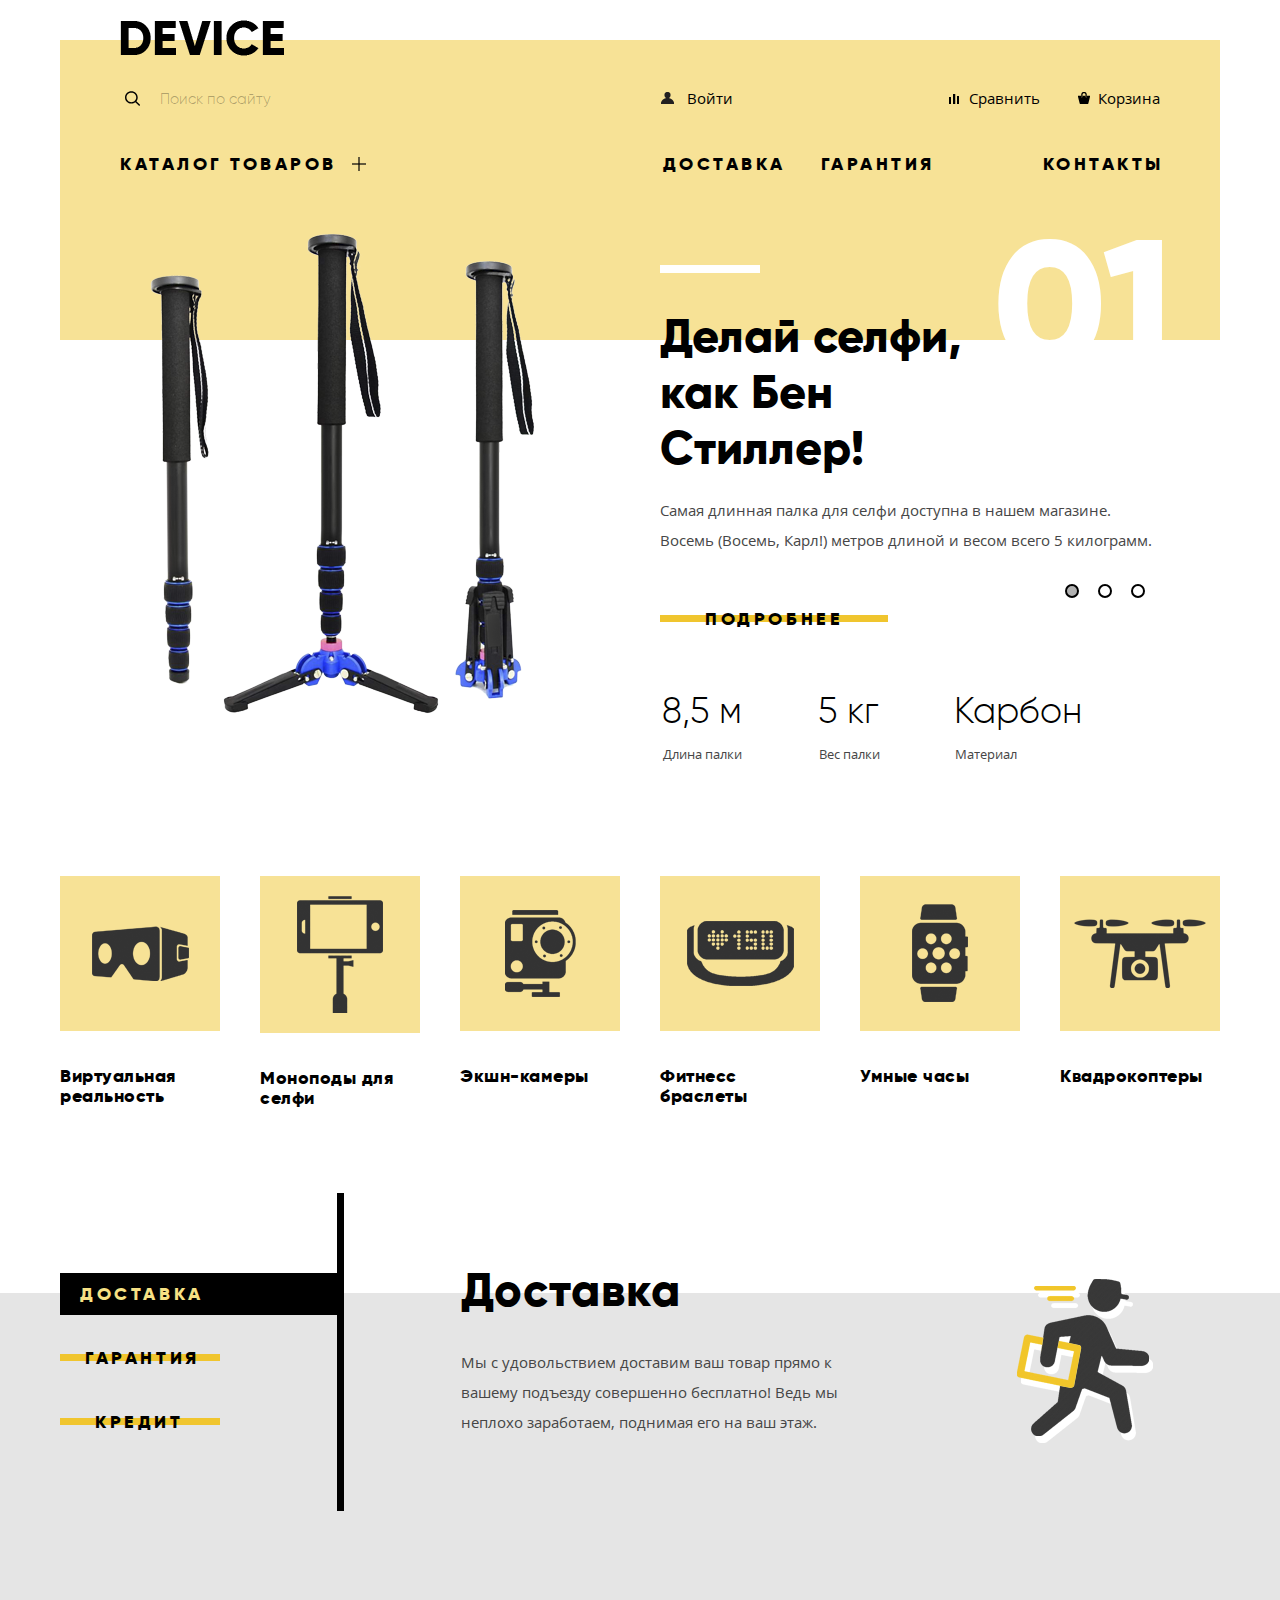
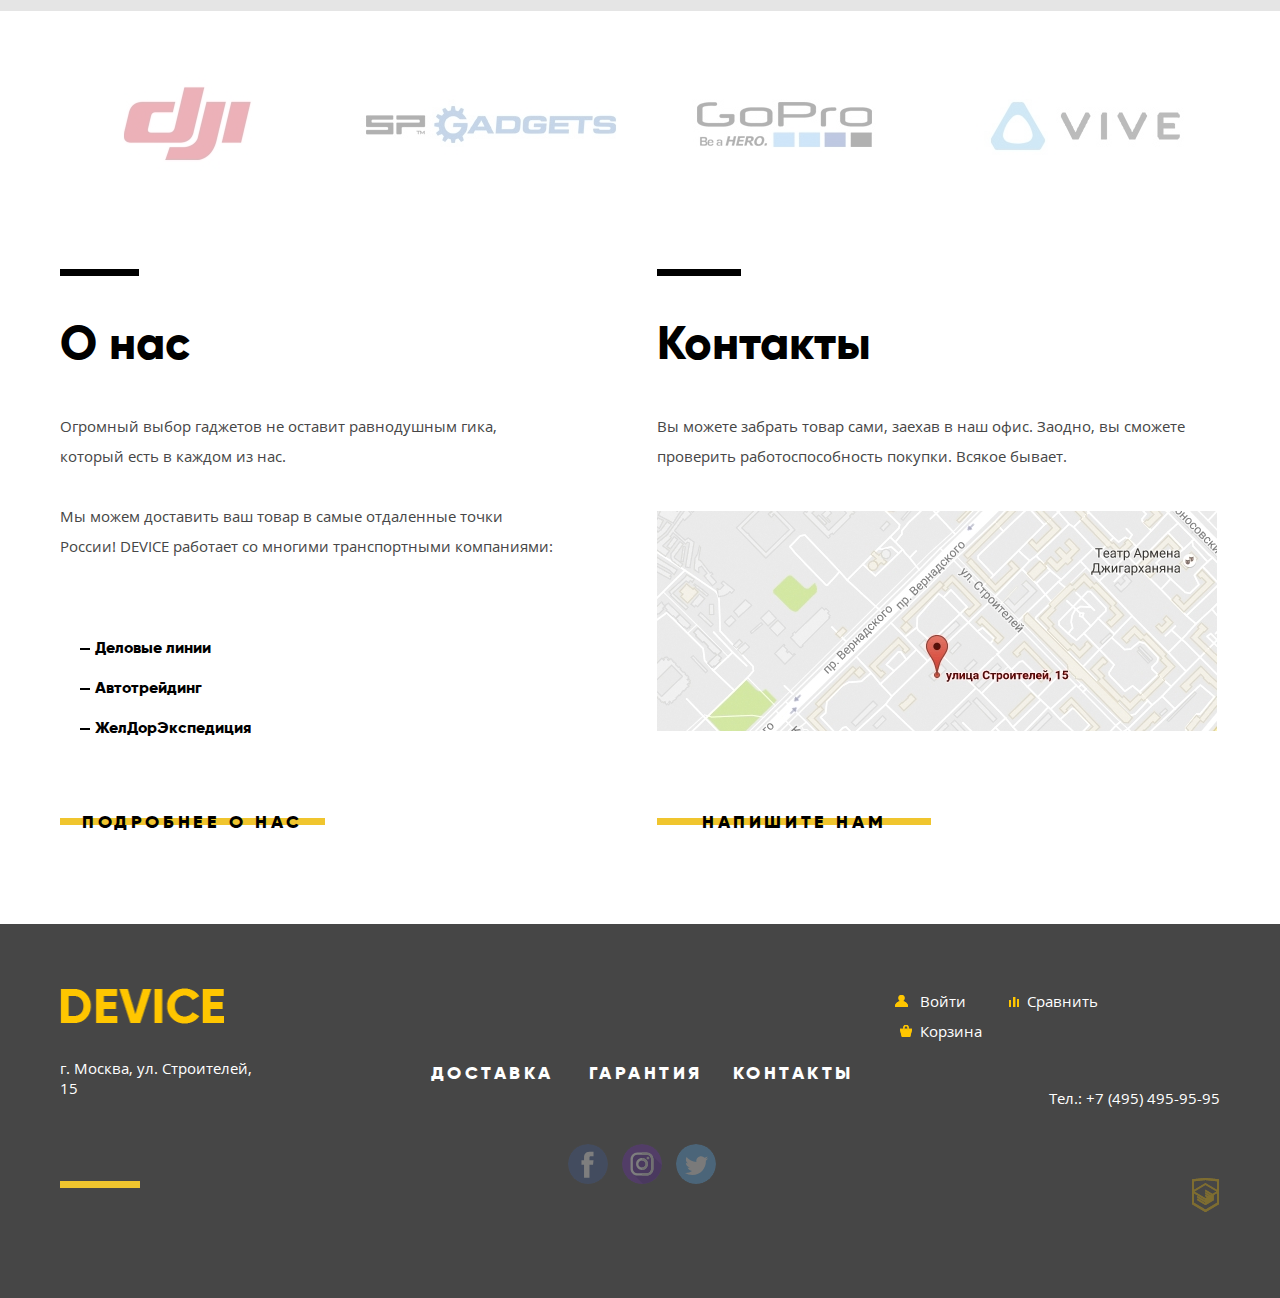
==== commit 43217f68: "Сделал модальное окно, и добавил интерактивную карту" ====
--- a/index.html
+++ b/index.html
@@ -207,7 +207,10 @@
 			<section class="contacts">
 				<h2 class="contacts__title">Контакты</h2>
 				<p class="contacts__descr">Вы можете забрать товар сами, заехав в наш офис. Заодно, вы сможете проверить работоспособность покупки. Всякое бывает.</p>
-				<div class="map"></div>
+				<div class="map">
+					<iframe src="https://yandex.ru/map-widget/v1/?um=constructor%3A5dd66eda2d18772f3d731316d93af150efe64c8e95b7338e037756f71a9425a9&amp;source=constructor" width="560" height="222" frameborder="0">
+					</iframe>
+				</div>
 				<a href="#" class="contacts__btn btn">Напишите нам</a>	
 			</section>
 		</div>
@@ -245,6 +248,21 @@
 			</div>
 		</div>	
 	</footer>
+	<div class="modal">
+		<button type="button" class="modal__close">X</button>
+		<form action="#" class="modal__form" method="post">
+			<label class="modal__name">Ваш имя:
+				<input type="text" name="name" placeholder="Представьтесь, пожалуйста">
+			</label>
+			<label class="modal__email">Ваш e-mail:
+				<input type="text" name="email" placeholder="Для отправки ответа">
+			</label>
+			<label class="modal__text">Текст письма:
+				<textarea name="text">В свободной форме</textarea>	
+			</label>
+			<a href="#" class="modal__btn btn">Отправить</a>
+		</form>
+	</div>
 	<script src="js/scripts.js"></script>
 </body>
 </html>--- a/css/style.css
+++ b/css/style.css
@@ -31,6 +31,7 @@
 }
 
 body {
+	position: relative;
 	margin: 0;
 	padding: 0;
 }
@@ -595,7 +596,8 @@
 	content: '';
 	position: absolute;
 	top: 100px;
-	width: 100%;
+	left: -50%;
+	width: 158%;
 	height: 100%;
 	background: #e5e5e5;
 	z-index: -1;
@@ -977,4 +979,136 @@
 
 .academy__logo:active {
 	opacity: .6;
+}
+
+
+/* MODAL WINDOWS */
+
+.modal {
+	display: none;
+	position: absolute;
+	top: 65%;
+	left: 15%;
+	z-index: 100;
+	width: 760px;
+	padding: 90px 100px 60px 100px;
+	margin: 0 auto;
+	background: #ffffff;
+	-webkit-box-shadow: 0px 0px 22px 5px rgba(0,0,0,0.75);
+	-moz-box-shadow: 0px 0px 22px 5px rgba(0,0,0,0.75);
+	box-shadow: 0px 0px 22px 5px rgba(0,0,0,0.75);
+	animation: bounce 0.6s;
+}
+
+@keyframes bounce {
+	0%   {-webkit-transform: translateY(-2000px);transform: translateY(-2000px); }
+	70%  {-webkit-transform: translateY(30px);transform: translateY(30px);    }
+	90%  {-webkit-transform: translateY(-10px);transform: translateY(-10px);   }
+	100% {-webkit-transform: translateY(0);transform: translateY(0);       }
+  }
+
+.modal__form {
+	display: flex;
+	flex-wrap: wrap;
+	font-family: 'Gilroy', 'Tahoma', serif;
+	font-weight: bold;
+	font-size: 18px;
+}
+
+.modal__form input {
+	margin-top: 10px;
+	padding: 10px;
+	border: 2px solid rgba(0, 0, 0, 0.3);
+	border-radius: 5px;
+	background: #f2f2f2;
+}
+
+.modal__form input:focus {
+	outline: none;
+	border-color: rgba(0, 0, 0, 0.6);
+}
+
+.modal__name,
+.modal__email {
+	display: flex;
+	flex-direction: column;
+	width: 370px;
+}
+
+.modal__name {
+	margin-right: 20px;
+}
+
+.modal__text {
+	display: flex;
+	flex-direction: column;
+	width: 100%;
+	margin-top: 40px;
+}
+
+.modal__text textarea {
+	margin-top: 10px;
+	padding: 10px 10px 200px 10px;
+	font-family: 'Open Sans', 'Arial', serif;
+	color: #464646;
+	border: 2px solid rgba(0, 0, 0, 0.3);
+	border-radius: 5px;
+}
+
+.modal__text textarea:focus {
+	outline: none;
+	border-color: rgba(0, 0, 0, 0.6);
+}
+
+.modal__btn {
+	margin-top: 20px;
+}
+
+.modal__close {
+	position: absolute;
+   	top: 25px;
+   	right: 25px;
+    z-index: 15;
+    width: 50px;
+    height: 50px;
+    font-size: 0;
+    background-color: #f7e296;
+    border: none;
+    border-radius: 50%;
+    outline: none;
+    cursor: pointer;
+}
+
+.modal__close:hover {
+	background: #000;
+}
+
+.modal__close:hover::before {
+	background: #f0c52e;
+}
+
+.modal__close:hover::after {
+	background: #f0c52e;
+}
+
+.modal__close::before {
+	content: '';
+	position: absolute;
+	top: 13px;
+	left: 24px;
+	width: 3px;
+	height: 25px;
+	background: grey;
+	transform: rotate(45deg);
+}
+
+.modal__close::after {
+	content: '';
+	position: absolute;
+	top: 13px;
+	right: 23px;
+	width: 3px;
+	height: 25px;
+	background: grey;
+	transform: rotate(-45deg);
 }